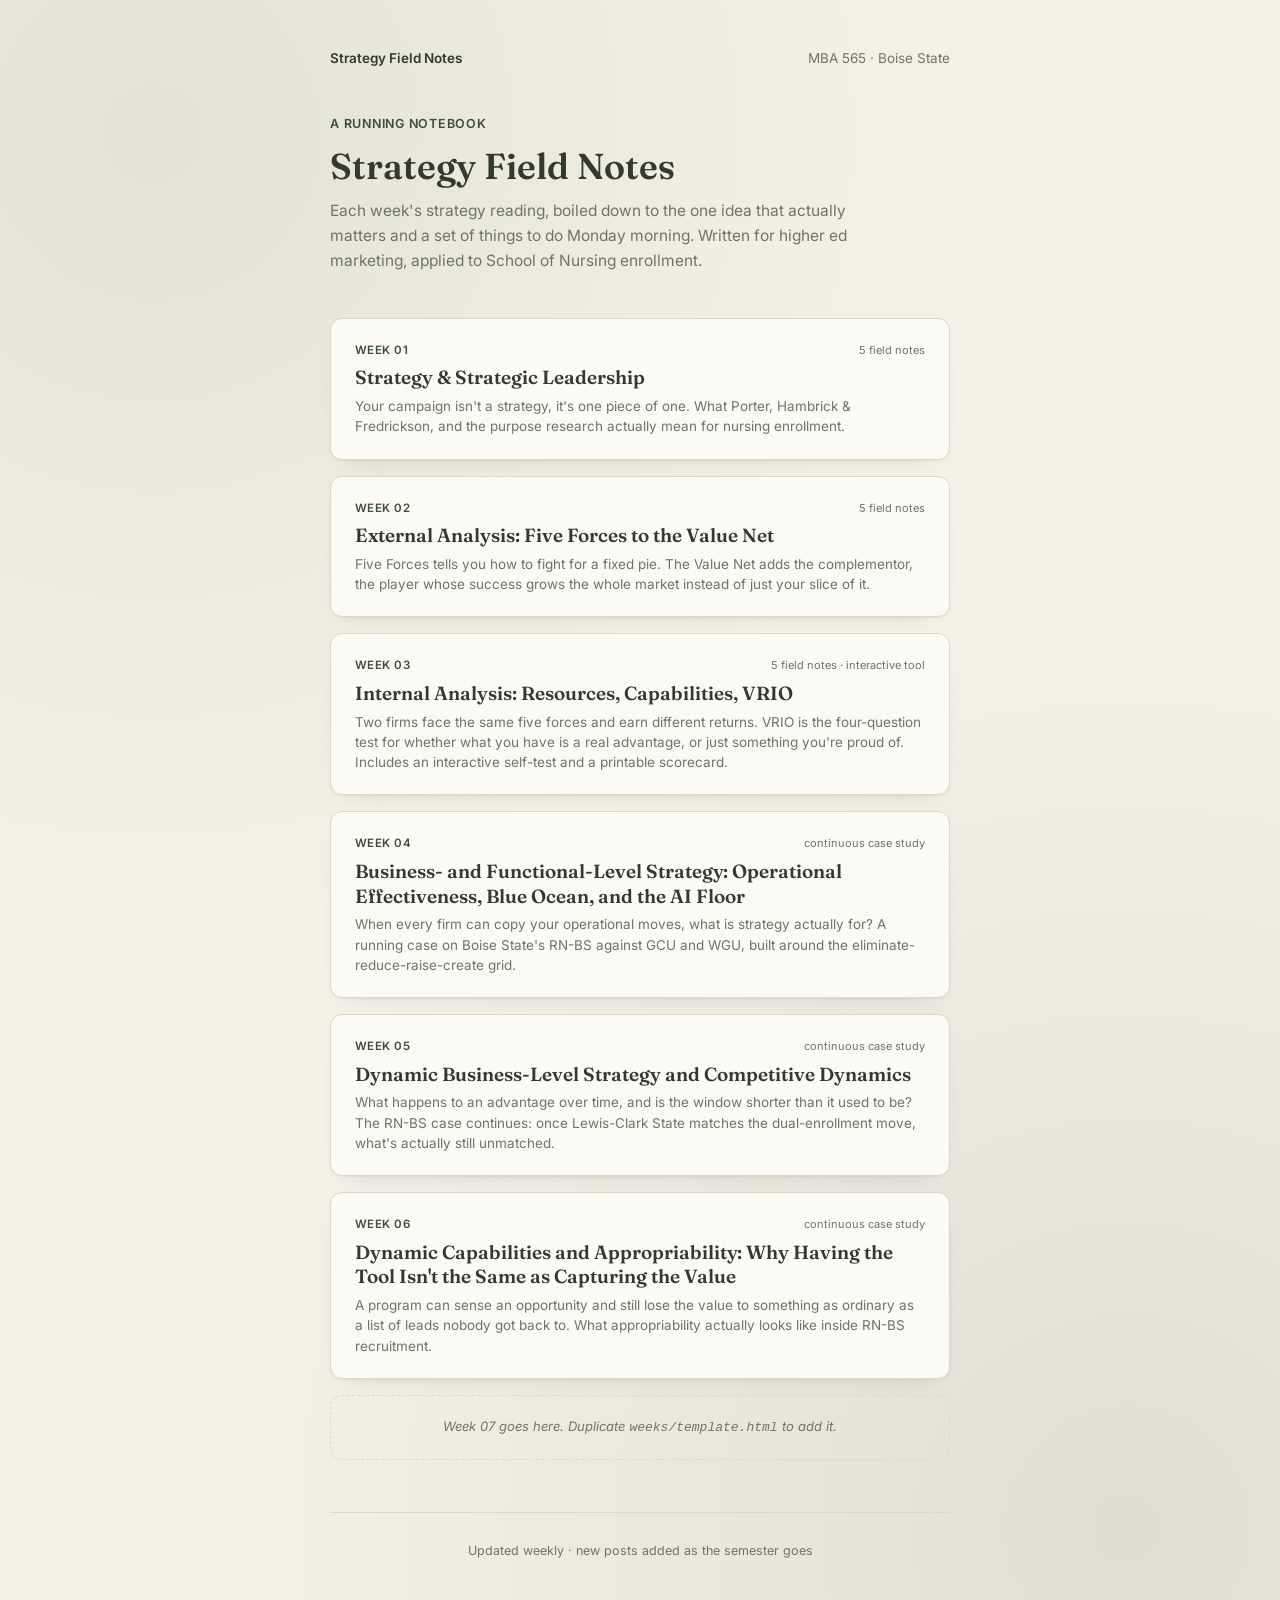
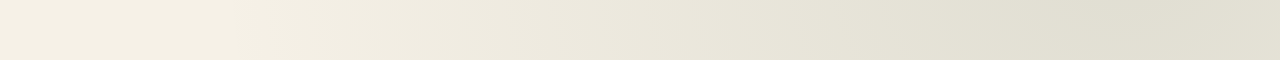
==== index.html @ e98e2f64 "Update index.html to add Week 06" ====
<!DOCTYPE html>
<html lang="en">
<head>
<meta charset="UTF-8">
<meta name="viewport" content="width=device-width, initial-scale=1.0">
<title>Strategy Field Notes</title>
<link rel="preconnect" href="https://fonts.googleapis.com">
<link href="https://fonts.googleapis.com/css2?family=Fraunces:opsz,wght@9..144,500;9..144,600;9..144,700&family=Inter:wght@400;500;600;700&display=swap" rel="stylesheet">
<link rel="stylesheet" href="style.css">
</head>
<body>
<div class="wrap">

  <nav class="site-nav">
    <span class="brand">Strategy Field Notes</span>
    <span style="color: var(--ink-soft);">MBA 565 · Boise State</span>
  </nav>

  <header class="masthead">
    <div class="eyebrow">A running notebook</div>
    <h1>Strategy Field Notes</h1>
    <p class="dek">Each week's strategy reading, boiled down to the one idea that actually matters and a set of things to do Monday morning. Written for higher ed marketing, applied to School of Nursing enrollment.</p>
  </header>

  <section class="week-list">

    <a class="week-row" href="weeks/week-01.html">
      <div class="row-top">
        <span class="week-tag">Week 01</span>
        <span class="week-meta">5 field notes</span>
      </div>
      <h2>Strategy &amp; Strategic Leadership</h2>
      <p>Your campaign isn't a strategy, it's one piece of one. What Porter, Hambrick &amp; Fredrickson, and the purpose research actually mean for nursing enrollment.</p>
    </a>

    <a class="week-row" href="weeks/week-02.html">
      <div class="row-top">
        <span class="week-tag">Week 02</span>
        <span class="week-meta">5 field notes</span>
      </div>
      <h2>External Analysis: Five Forces to the Value Net</h2>
      <p>Five Forces tells you how to fight for a fixed pie. The Value Net adds the complementor, the player whose success grows the whole market instead of just your slice of it.</p>
    </a>

    <a class="week-row" href="weeks/week-03.html">
      <div class="row-top">
        <span class="week-tag">Week 03</span>
        <span class="week-meta">5 field notes · interactive tool</span>
      </div>
      <h2>Internal Analysis: Resources, Capabilities, VRIO</h2>
      <p>Two firms face the same five forces and earn different returns. VRIO is the four-question test for whether what you have is a real advantage, or just something you're proud of. Includes an interactive self-test and a printable scorecard.</p>
    </a>

    <a class="week-row" href="weeks/week-04.html">
      <div class="row-top">
        <span class="week-tag">Week 04</span>
        <span class="week-meta">continuous case study</span>
      </div>
      <h2>Business- and Functional-Level Strategy: Operational Effectiveness, Blue Ocean, and the AI Floor</h2>
      <p>When every firm can copy your operational moves, what is strategy actually for? A running case on Boise State's RN-BS against GCU and WGU, built around the eliminate-reduce-raise-create grid.</p>
    </a>

    <a class="week-row" href="weeks/week-05.html">
      <div class="row-top">
        <span class="week-tag">Week 05</span>
        <span class="week-meta">continuous case study</span>
      </div>
      <h2>Dynamic Business-Level Strategy and Competitive Dynamics</h2>
      <p>What happens to an advantage over time, and is the window shorter than it used to be? The RN-BS case continues: once Lewis-Clark State matches the dual-enrollment move, what's actually still unmatched.</p>
    </a>

    <a class="week-row" href="weeks/week-06.html">
      <div class="row-top">
        <span class="week-tag">Week 06</span>
        <span class="week-meta">continuous case study</span>
      </div>
      <h2>Dynamic Capabilities and Appropriability: Why Having the Tool Isn't the Same as Capturing the Value</h2>
      <p>A program can sense an opportunity and still lose the value to something as ordinary as a list of leads nobody got back to. What appropriability actually looks like inside RN-BS recruitment.</p>
    </a>

    <div class="week-row-empty">
      Week 07 goes here. Duplicate <code>weeks/template.html</code> to add it.
    </div>

  </section>

  <footer class="site-footer">
    <p>Updated weekly · new posts added as the semester goes</p>
  </footer>

</div>
</body>
</html>
---- style.css ----
/* Strategy Field Notes — shared stylesheet
   Sage green / cream palette, v2
   Used by index.html and every page in /weeks/
   Keep this file linked the same way from any new week page:
   <link rel="stylesheet" href="../style.css">  (from inside /weeks/)
   <link rel="stylesheet" href="style.css">     (from index.html)

   Background graphic: two SVGs in /assets/ are layered behind every
   page automatically via the body rule below. No markup changes are
   needed on individual pages to get the background. */

:root {
  --cream: #F6F1E7;
  --card: #FCFAF5;
  --tan-line: #E1D6BE;
  --ink: #32392E;
  --ink-soft: #6E7565;

  --sage: #5F7A57;
  --sage-bg: #E1E8DA;
  --sage-deep: #3D4E37;

  --clay: #A9814F;
  --clay-bg: #F1E4C9;

  /* VRIO / outcome gradient: warm (needs work) to deep sage (best) */
  --out1: #8B5A44; --out1-bg: #F1E1D6; /* disadvantage */
  --out2: #AD8452; --out2-bg: #F1E4CC; /* parity */
  --out3: #BFA06A; --out3-bg: #F4ECD8; /* temporary advantage */
  --out4: #7E9271; --out4-bg: #E4EBDF; /* unused advantage */
  --out5: #47593F; --out5-bg: #D9E3D2; /* sustained advantage */

  --max: 660px;
  --radius: 12px;
}

* { box-sizing: border-box; }

html { scroll-behavior: smooth; }

body {
  margin: 0;
  background-color: var(--cream);
  background-image:
    url("assets/bg-network-a.svg"),
    url("assets/bg-network-b.svg"),
    radial-gradient(circle at 12% 8%, rgba(126,146,113,0.16), transparent 42%),
    radial-gradient(circle at 88% 92%, rgba(71,89,63,0.13), transparent 48%);
  background-repeat: no-repeat, no-repeat, no-repeat, no-repeat;
  background-position: right -80px top -80px, left -90px bottom -90px, 0 0, 0 0;
  background-size: 340px 340px, 360px 360px, cover, cover;
  background-attachment: fixed, fixed, scroll, scroll;
  font-family: 'Inter', sans-serif;
  color: var(--ink);
  line-height: 1.6;
  -webkit-font-smoothing: antialiased;
}

@media (max-width: 820px) {
  body {
    background-size: 220px 220px, 230px 230px, cover, cover;
    background-position: right -60px top -60px, left -70px bottom -70px, 0 0, 0 0;
    background-attachment: scroll, scroll, scroll, scroll;
  }
}

a { color: var(--sage-deep); }

.wrap {
  width: 100%;
  max-width: var(--max);
  margin: 0 auto;
  padding: 48px 20px 96px;
}

/* ---------- Site nav ---------- */

.site-nav {
  display: flex;
  align-items: center;
  justify-content: space-between;
  margin-bottom: 44px;
  font-size: 13.5px;
}

.site-nav .brand {
  font-weight: 600;
  text-decoration: none;
  color: var(--ink);
}

.site-nav .back {
  text-decoration: none;
  color: var(--ink-soft);
  border-bottom: 1px solid var(--tan-line);
  padding-bottom: 1px;
}

.site-nav .back:hover { color: var(--sage-deep); border-color: var(--sage-deep); }

/* ---------- Masthead / hero ---------- */

.masthead { margin-bottom: 44px; }

.eyebrow {
  font-size: 12.5px;
  font-weight: 600;
  letter-spacing: 0.06em;
  text-transform: uppercase;
  color: var(--sage-deep);
}

.masthead h1 {
  font-family: 'Fraunces', serif;
  font-weight: 600;
  font-size: 36px;
  line-height: 1.16;
  margin: 12px 0 12px;
  color: var(--ink);
}

.masthead .dek {
  font-size: 15.5px;
  color: var(--ink-soft);
  line-height: 1.6;
  max-width: 54ch;
  margin: 0;
}

/* ---------- Index / week list ---------- */

.week-list { margin-top: 8px; }

.week-row {
  display: block;
  text-decoration: none;
  color: inherit;
  background: var(--card);
  border: 1px solid var(--tan-line);
  border-radius: var(--radius);
  box-shadow: 0 1px 2px rgba(50,57,46,0.05), 0 10px 24px -20px rgba(50,57,46,0.35);
  padding: 22px 24px;
  margin-bottom: 16px;
  transition: border-color .15s ease, transform .15s ease;
}

.week-row:hover { border-color: var(--sage); transform: translateY(-1px); }

.week-row .row-top {
  display: flex;
  align-items: baseline;
  justify-content: space-between;
  gap: 12px;
  margin-bottom: 6px;
}

.week-row .week-tag {
  font-size: 11.5px;
  font-weight: 600;
  letter-spacing: 0.04em;
  color: var(--sage-deep);
  text-transform: uppercase;
  white-space: nowrap;
}

.week-row .week-meta {
  font-size: 11px;
  color: var(--ink-soft);
  white-space: nowrap;
}

.week-row h2 {
  font-family: 'Fraunces', serif;
  font-weight: 600;
  font-size: 19px;
  margin: 0 0 6px;
  line-height: 1.3;
}

.week-row p {
  font-size: 13.5px;
  color: var(--ink-soft);
  margin: 0;
  line-height: 1.5;
}

.week-row-empty {
  border: 1px dashed var(--tan-line);
  border-radius: var(--radius);
  padding: 20px 22px;
  color: var(--ink-soft);
  font-size: 13px;
  font-style: italic;
  text-align: center;
}

/* ---------- Post body (week pages) ---------- */

.post-section { margin-bottom: 38px; }

.post-section h3 {
  font-size: 12.5px;
  font-weight: 600;
  letter-spacing: 0.05em;
  text-transform: uppercase;
  color: var(--clay);
  margin: 0 0 14px;
}

.post-section p {
  font-size: 16px;
  line-height: 1.68;
  margin: 0 0 14px;
  color: var(--ink);
}

.post-section p:last-child { margin-bottom: 0; }

.sources-list {
  margin: 0;
  padding: 0;
  list-style: none;
}

.sources-list li {
  font-size: 14px;
  color: var(--ink-soft);
  line-height: 1.6;
  padding: 10px 0;
  border-top: 1px solid var(--tan-line);
}

.sources-list li:first-child { border-top: none; }

.sources-list .cite-author { color: var(--ink); font-weight: 500; }

/* ---------- Section heading pattern (used above tip cards and tools) ---------- */

.cards-heading,
.section-heading {
  margin-bottom: 22px;
}

.cards-heading .eyebrow,
.section-heading .eyebrow { display: block; margin-bottom: 8px; }

.cards-heading h3,
.section-heading h2 {
  font-family: 'Fraunces', serif;
  font-weight: 600;
  font-size: 24px;
  margin: 0;
  color: var(--ink);
  text-transform: none;
  letter-spacing: normal;
}

.section-heading .sub {
  font-size: 14.5px;
  color: var(--ink-soft);
  margin-top: 8px;
  max-width: 56ch;
}

/* ---------- Tip cards ---------- */

.card {
  position: relative;
  background: var(--card);
  border: 1px solid var(--tan-line);
  border-radius: var(--radius);
  box-shadow: 0 1px 2px rgba(50,57,46,0.05), 0 10px 24px -20px rgba(50,57,46,0.35);
  padding: 28px 26px 24px;
  margin-bottom: 20px;
}

.card-top {
  display: flex;
  align-items: baseline;
  justify-content: space-between;
  margin-bottom: 16px;
}

.card-num {
  font-size: 12px;
  font-weight: 600;
  color: var(--ink-soft);
}

.card-source {
  font-size: 11px;
  letter-spacing: 0.04em;
  text-transform: uppercase;
  color: var(--sage);
}

.tip {
  font-family: 'Fraunces', serif;
  font-weight: 600;
  font-size: 21px;
  line-height: 1.32;
  margin: 0 0 18px;
  color: var(--ink);
}

.row {
  display: flex;
  gap: 10px;
  padding: 13px 0;
  border-top: 1px solid var(--tan-line);
}

.tag {
  flex: 0 0 auto;
  font-size: 10px;
  font-weight: 600;
  letter-spacing: 0.03em;
  text-transform: uppercase;
  padding: 4px 9px;
  border-radius: 20px;
  height: fit-content;
  white-space: nowrap;
  margin-top: 1px;
}

.tag.why { background: var(--clay-bg); color: var(--clay); }
.tag.do { background: var(--sage-bg); color: var(--sage-deep); }

.row p {
  margin: 0;
  font-size: 14px;
  line-height: 1.55;
  color: var(--ink);
}

.row .source-name { color: var(--ink-soft); font-style: italic; }
.row.action p { font-weight: 500; }

/* ---------- Interactive tool panels (decision trees, self-tests, scorecards) ---------- */

.tool-panel {
  background: var(--card);
  border: 1px solid var(--tan-line);
  border-radius: var(--radius);
  box-shadow: 0 1px 2px rgba(50,57,46,0.05), 0 10px 24px -20px rgba(50,57,46,0.35);
  padding: 28px 26px;
  margin-bottom: 20px;
}

.tool-panel h4 {
  font-size: 12px;
  font-weight: 600;
  letter-spacing: 0.04em;
  text-transform: uppercase;
  color: var(--ink-soft);
  margin: 0 0 18px;
}

/* generic decision-tree svg styling, reusable across weeks */
.tool-panel svg.decision-tree { width: 100%; height: auto; display: block; }
.tool-panel .node-rect { fill: var(--card); stroke: var(--tan-line); stroke-width: 1.5; transition: stroke .2s ease, stroke-width .2s ease; }
.tool-panel .node-rect.current { stroke: var(--ink); stroke-width: 2.5; }
.tool-panel .node-rect.passed { stroke: var(--sage-deep); }
.tool-panel .node-label { font-family: 'Inter', sans-serif; font-size: 14px; font-weight: 600; fill: var(--ink); }
.tool-panel .node-sub { font-family: 'Inter', sans-serif; font-size: 11.5px; fill: var(--ink-soft); }
.tool-panel .branch-line { stroke: var(--tan-line); stroke-width: 1.5; fill: none; }
.tool-panel .branch-tag { font-family: 'Inter', sans-serif; font-size: 11px; fill: var(--ink-soft); font-weight: 500; }

.tool-panel .outcome-rect { fill: transparent; stroke-width: 1.5; transition: fill .2s ease, stroke .2s ease; }
.tool-panel .outcome-rect.o1 { stroke: var(--out1); }
.tool-panel .outcome-rect.o2 { stroke: var(--out2); }
.tool-panel .outcome-rect.o3 { stroke: var(--out3); }
.tool-panel .outcome-rect.o4 { stroke: var(--out4); }
.tool-panel .outcome-rect.o5 { stroke: var(--out5); }
.tool-panel .outcome-rect.active.o1 { fill: var(--out1-bg); }
.tool-panel .outcome-rect.active.o2 { fill: var(--out2-bg); }
.tool-panel .outcome-rect.active.o3 { fill: var(--out3-bg); }
.tool-panel .outcome-rect.active.o4 { fill: var(--out4-bg); }
.tool-panel .outcome-rect.active.o5 { fill: var(--out5-bg); }

.tool-panel .outcome-label { font-family: 'Inter', sans-serif; font-size: 13px; font-weight: 600; fill: var(--ink-soft); }
.tool-panel .outcome-label.a1 { fill: var(--out1); }
.tool-panel .outcome-label.a2 { fill: var(--out2); }
.tool-panel .outcome-label.a3 { fill: var(--out3); }
.tool-panel .outcome-label.a4 { fill: var(--out4); }
.tool-panel .outcome-label.a5 { fill: var(--out5); }

/* self-test quiz */
.quiz-panel label.field-label { display: block; font-size: 12.5px; color: var(--ink-soft); margin-bottom: 8px; }

.quiz-panel input[type="text"] {
  width: 100%;
  background: var(--cream);
  border: 1px solid var(--tan-line);
  border-radius: 8px;
  padding: 12px 14px;
  color: var(--ink);
  font-family: 'Inter', sans-serif;
  font-size: 14.5px;
  margin-bottom: 22px;
}

.quiz-panel input[type="text"]:focus { outline: 2px solid var(--sage); outline-offset: 1px; }

.q-row {
  display: flex;
  justify-content: space-between;
  align-items: center;
  gap: 18px;
  padding: 16px 0;
  border-top: 1px solid var(--tan-line);
}
.q-row:first-of-type { border-top: none; }
.q-row.disabled { opacity: 0.4; pointer-events: none; }
.q-row .q-text { max-width: 40ch; }
.q-row .q-text .q-main { font-weight: 600; display: block; margin-bottom: 2px; font-size: 14.5px; }
.q-row .q-text .q-help { font-size: 12.5px; color: var(--ink-soft); }

.btn-pair { display: flex; gap: 8px; flex-shrink: 0; }
.btn-pair button {
  font-family: 'Inter', sans-serif;
  font-size: 12.5px;
  font-weight: 600;
  padding: 9px 17px;
  border-radius: 20px;
  border: 1px solid var(--tan-line);
  background: var(--cream);
  color: var(--ink);
  cursor: pointer;
  transition: all .15s ease;
}
.btn-pair button:hover { border-color: var(--ink-soft); }
.btn-pair button.selected-yes { background: var(--sage-bg); border-color: var(--sage-deep); color: var(--sage-deep); }
.btn-pair button.selected-no { background: var(--out1-bg); border-color: var(--out1); color: var(--out1); }

.result-panel {
  margin-top: 22px;
  padding: 20px 22px;
  border-radius: 10px;
  border: 1px solid var(--tan-line);
  background: var(--cream);
}
.result-panel .result-label { font-size: 11px; font-weight: 600; letter-spacing: 0.04em; text-transform: uppercase; color: var(--ink-soft); margin-bottom: 6px; }
.result-panel .result-outcome { font-family: 'Fraunces', serif; font-size: 19px; font-weight: 600; margin-bottom: 6px; }
.result-panel .result-note { font-size: 13.5px; color: var(--ink-soft); max-width: 54ch; line-height: 1.55; }
.result-panel.s1 .result-outcome { color: var(--out1); }
.result-panel.s2 .result-outcome { color: var(--out2); }
.result-panel.s3 .result-outcome { color: var(--out3); }
.result-panel.s4 .result-outcome { color: var(--out4); }
.result-panel.s5 .result-outcome { color: var(--out5); }

.reset-link {
  display: inline-block;
  margin-top: 18px;
  font-size: 12px;
  color: var(--ink-soft);
  text-decoration: underline;
  cursor: pointer;
  background: none;
  border: none;
  padding: 0;
}
.reset-link:hover { color: var(--sage-deep); }

/* printable scorecards */
.scorecard-panel .print-row {
  display: flex;
  justify-content: space-between;
  align-items: flex-start;
  gap: 12px;
  margin-bottom: 6px;
  flex-wrap: wrap;
}

button.tool-print-btn {
  font-family: 'Inter', sans-serif;
  font-weight: 600;
  font-size: 12px;
  padding: 10px 18px;
  border-radius: 20px;
  border: 1px solid var(--sage-deep);
  background: var(--sage-deep);
  color: var(--card);
  cursor: pointer;
  white-space: nowrap;
}
button.tool-print-btn:hover { opacity: 0.88; }

.key-row {
  display: flex;
  flex-wrap: wrap;
  gap: 16px;
  margin: 18px 0 22px;
  padding: 14px 16px;
  background: var(--cream);
  border-radius: 8px;
}
.key-item { display: flex; align-items: center; gap: 7px; font-size: 12px; color: var(--ink-soft); }
.key-swatch { width: 11px; height: 11px; border-radius: 50%; flex-shrink: 0; }

table.score-table { width: 100%; border-collapse: collapse; font-size: 13px; }
table.score-table th, table.score-table td { border: 1px solid var(--tan-line); padding: 10px 11px; text-align: left; vertical-align: top; }
table.score-table th { font-weight: 600; font-size: 11px; letter-spacing: 0.02em; text-transform: uppercase; color: var(--ink-soft); background: rgba(95,122,87,0.06); }
table.score-table td.blank { height: 34px; }
table.score-table tr.example td { color: var(--ink-soft); font-style: italic; }
table.score-table tr.example td.ex-label { font-style: normal; font-weight: 600; color: var(--ink); }

/* ---------- Footer ---------- */

.site-footer {
  text-align: center;
  margin-top: 52px;
  padding-top: 24px;
  border-top: 1px solid var(--tan-line);
}

.site-footer p {
  font-size: 12.5px;
  color: var(--ink-soft);
  margin: 4px 0;
}

.site-footer a {
  color: var(--sage-deep);
  text-decoration: none;
  border-bottom: 1px solid transparent;
}
.site-footer a:hover { border-color: var(--sage-deep); }

@media (max-width: 480px) {
  .masthead h1 { font-size: 28px; }
  .tip { font-size: 19px; }
  .card, .tool-panel { padding: 22px 18px; }
  .q-row { flex-direction: column; align-items: flex-start; }
  .btn-pair { width: 100%; }
  .btn-pair button { flex: 1; }
}

@media print {
  body { background: #fff; }
  .no-print { display: none !important; }
  .card, .tool-panel { border: none; box-shadow: none; padding: 0; }
}
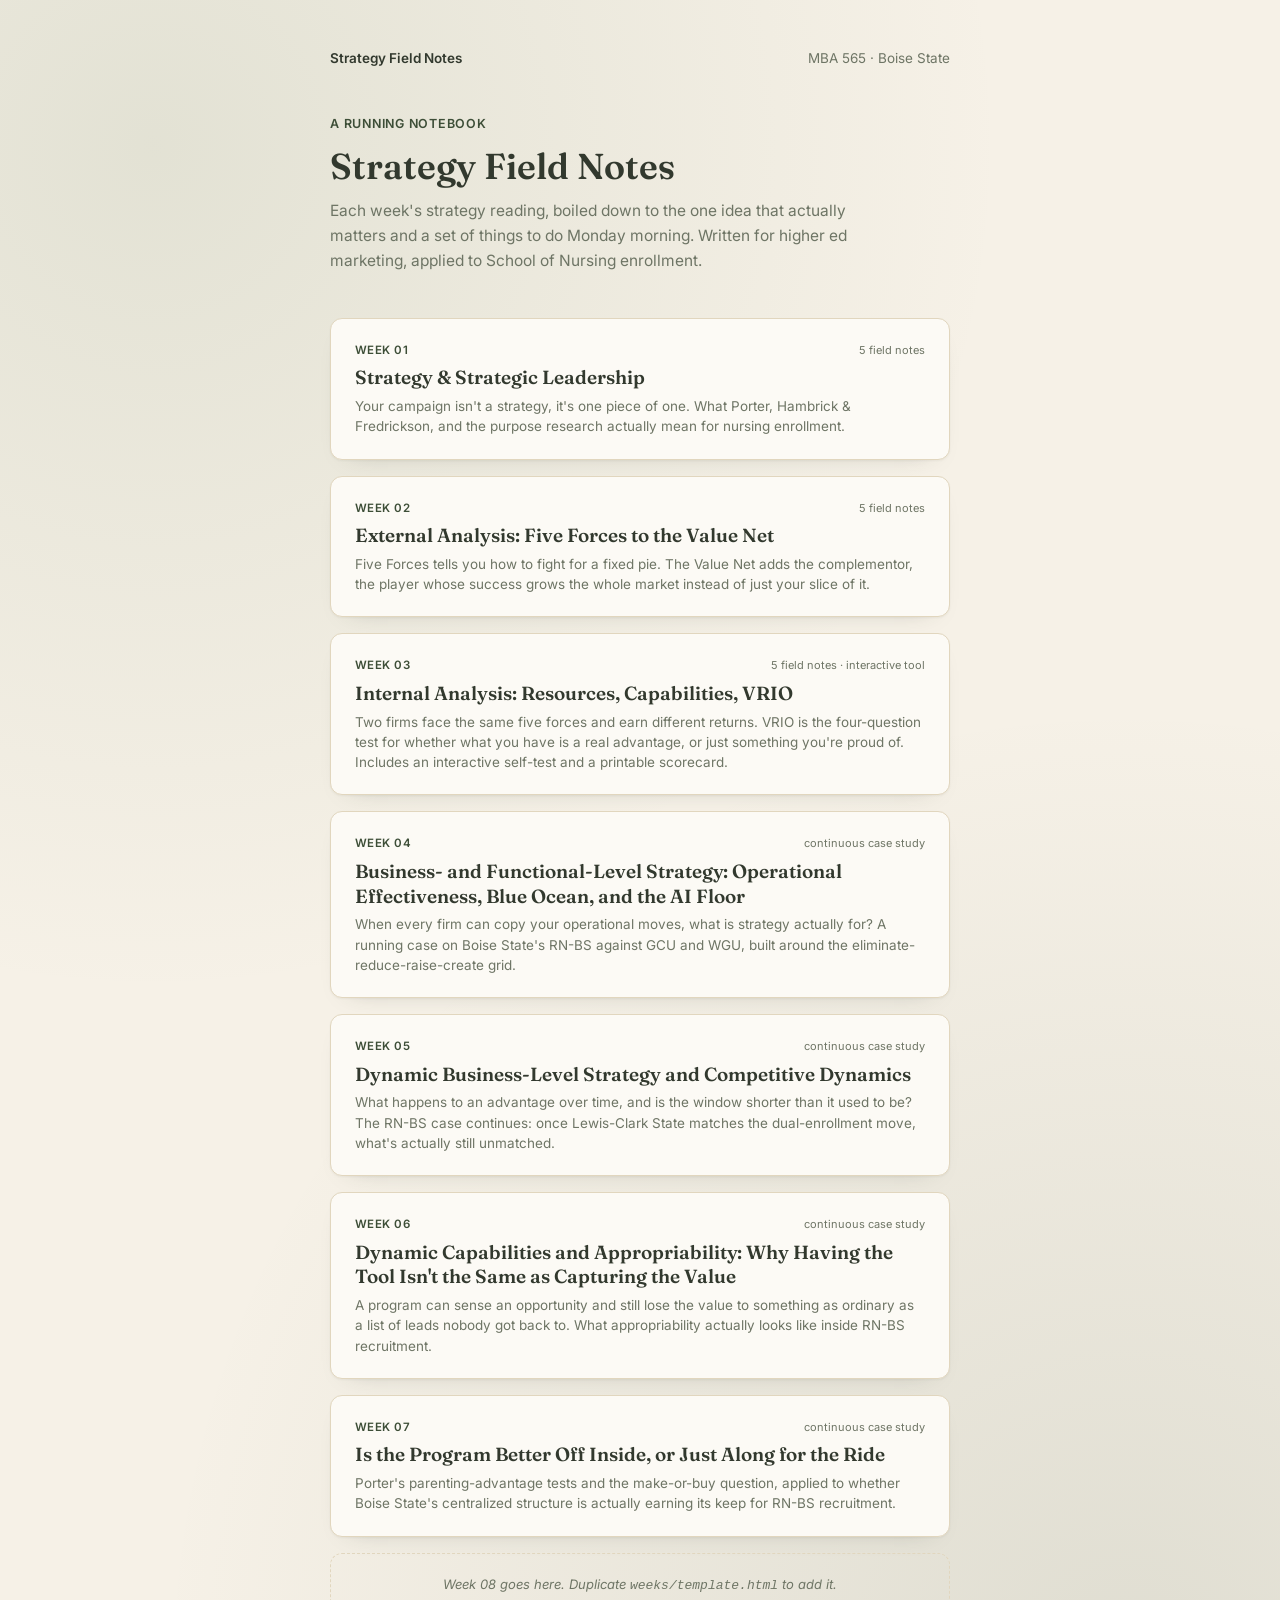
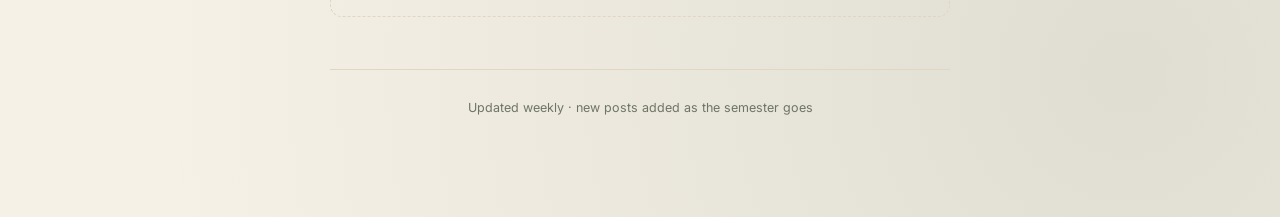
==== commit 456f3849: "Update index.html to add Week 07" ====
--- a/index.html
+++ b/index.html
@@ -78,8 +78,17 @@
       <p>A program can sense an opportunity and still lose the value to something as ordinary as a list of leads nobody got back to. What appropriability actually looks like inside RN-BS recruitment.</p>
     </a>
 
+    <a class="week-row" href="weeks/week-07.html">
+      <div class="row-top">
+        <span class="week-tag">Week 07</span>
+        <span class="week-meta">continuous case study</span>
+      </div>
+      <h2>Is the Program Better Off Inside, or Just Along for the Ride</h2>
+      <p>Porter's parenting-advantage tests and the make-or-buy question, applied to whether Boise State's centralized structure is actually earning its keep for RN-BS recruitment.</p>
+    </a>
+
     <div class="week-row-empty">
-      Week 07 goes here. Duplicate <code>weeks/template.html</code> to add it.
+      Week 08 goes here. Duplicate <code>weeks/template.html</code> to add it.
     </div>
 
   </section>
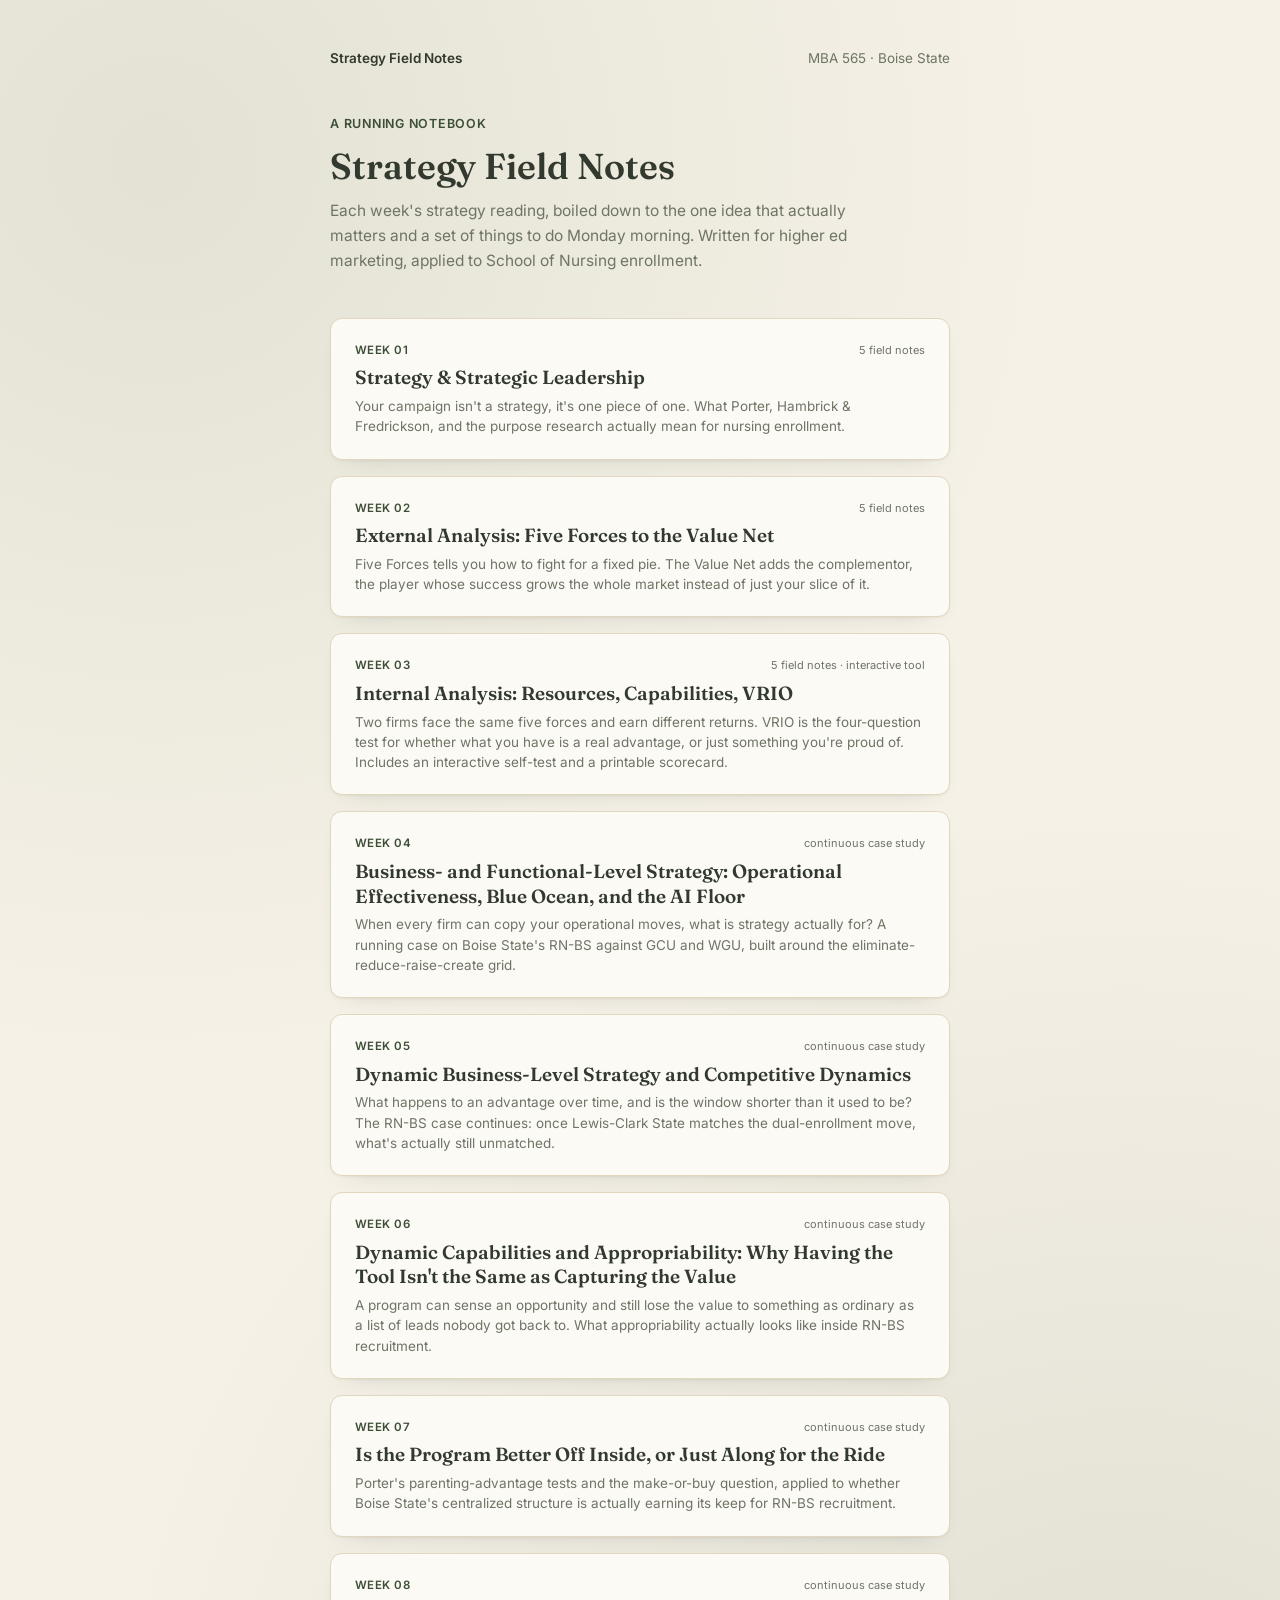
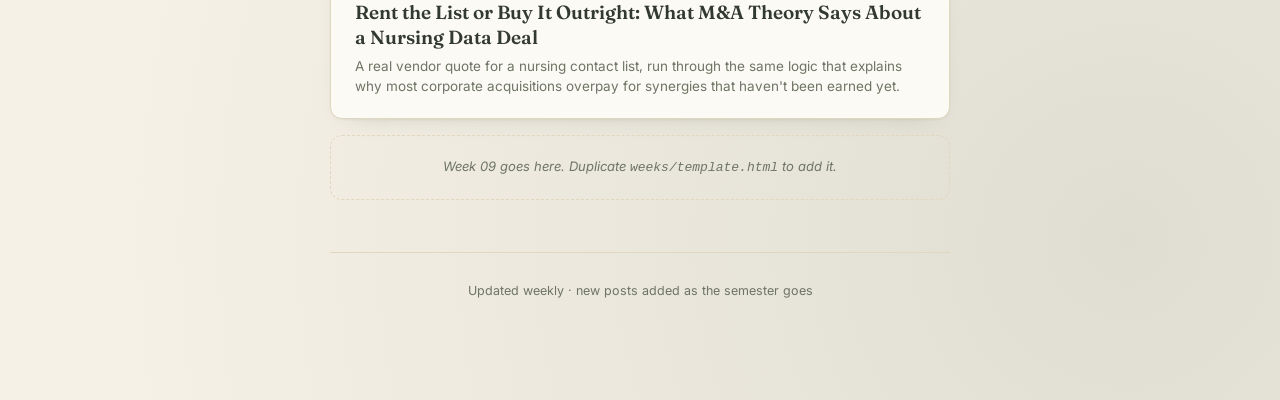
==== commit 6c0db23c: "Add Week 08 to homepage" ====
--- a/index.html
+++ b/index.html
@@ -87,8 +87,17 @@
       <p>Porter's parenting-advantage tests and the make-or-buy question, applied to whether Boise State's centralized structure is actually earning its keep for RN-BS recruitment.</p>
     </a>
 
+    <a class="week-row" href="weeks/week-08.html">
+      <div class="row-top">
+        <span class="week-tag">Week 08</span>
+        <span class="week-meta">continuous case study</span>
+      </div>
+      <h2>Rent the List or Buy It Outright: What M&amp;A Theory Says About a Nursing Data Deal</h2>
+      <p>A real vendor quote for a nursing contact list, run through the same logic that explains why most corporate acquisitions overpay for synergies that haven't been earned yet.</p>
+    </a>
+
     <div class="week-row-empty">
-      Week 08 goes here. Duplicate <code>weeks/template.html</code> to add it.
+      Week 09 goes here. Duplicate <code>weeks/template.html</code> to add it.
     </div>
 
   </section>
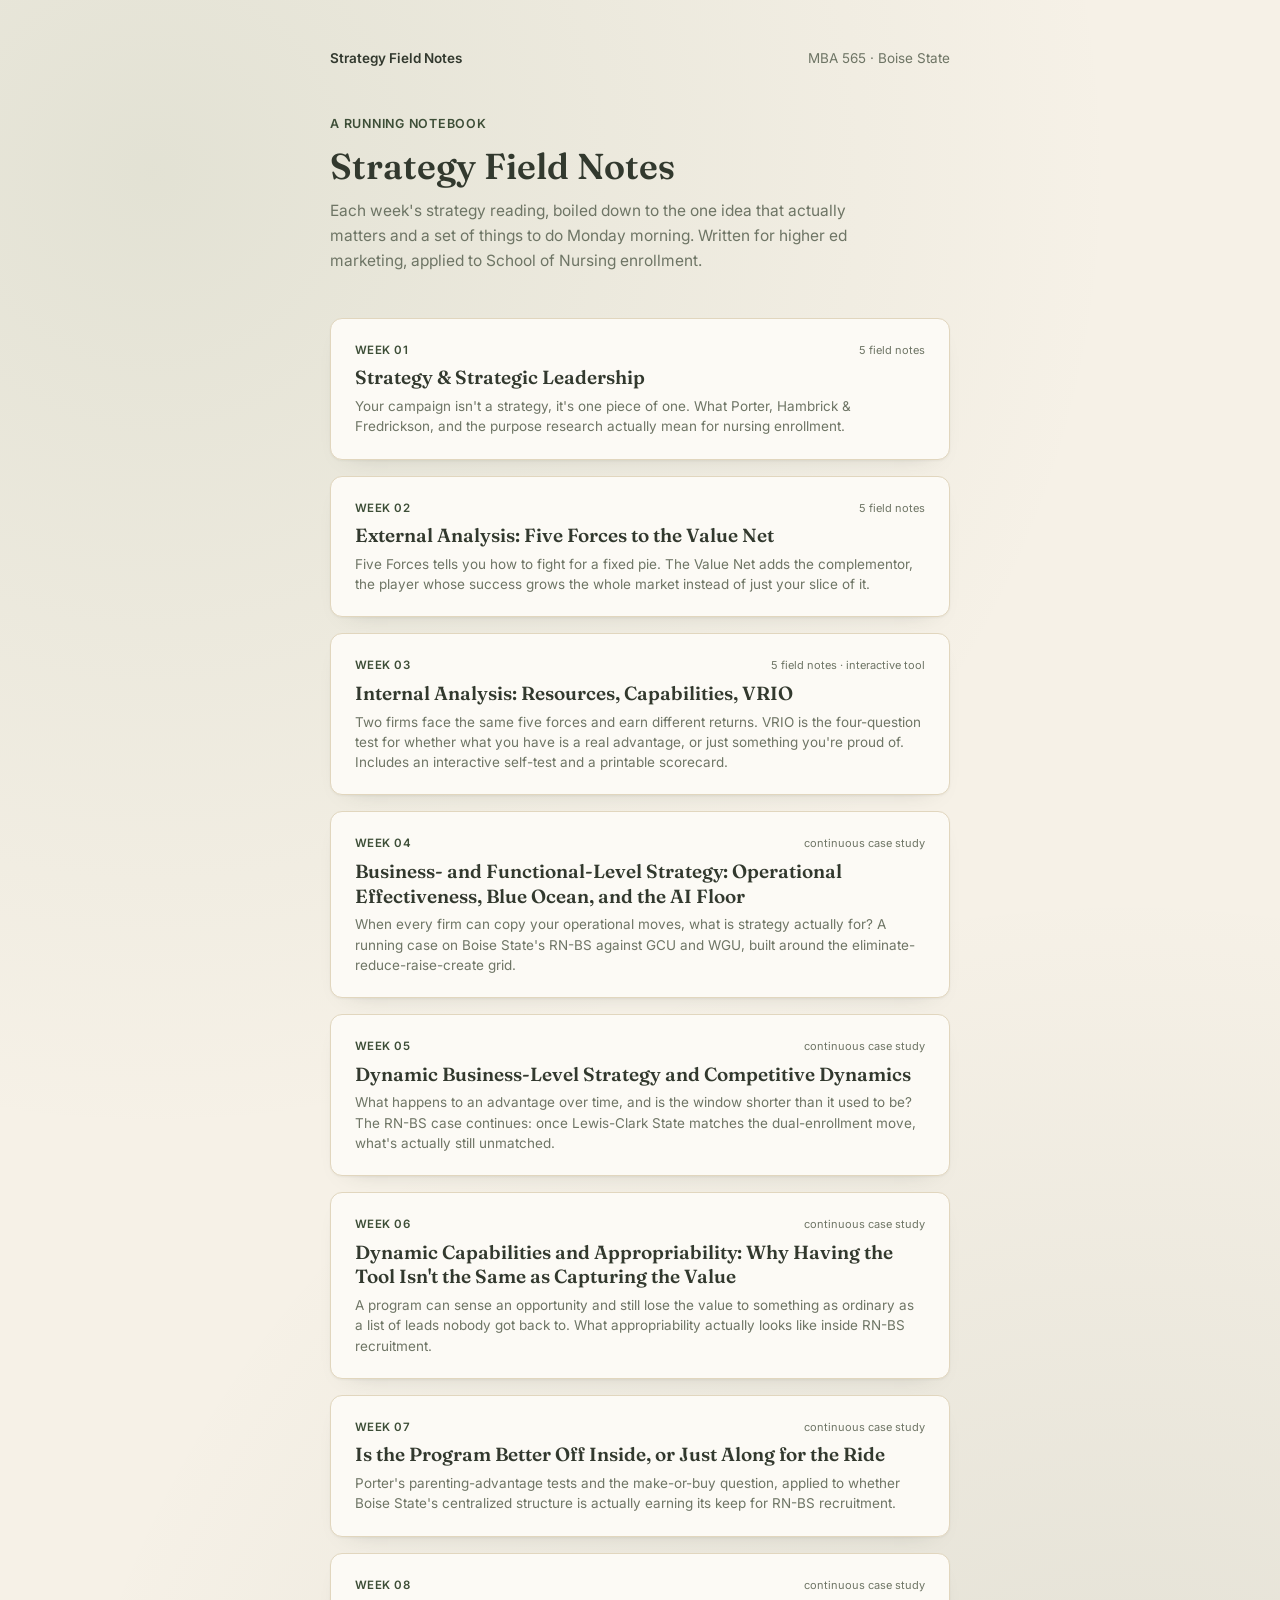
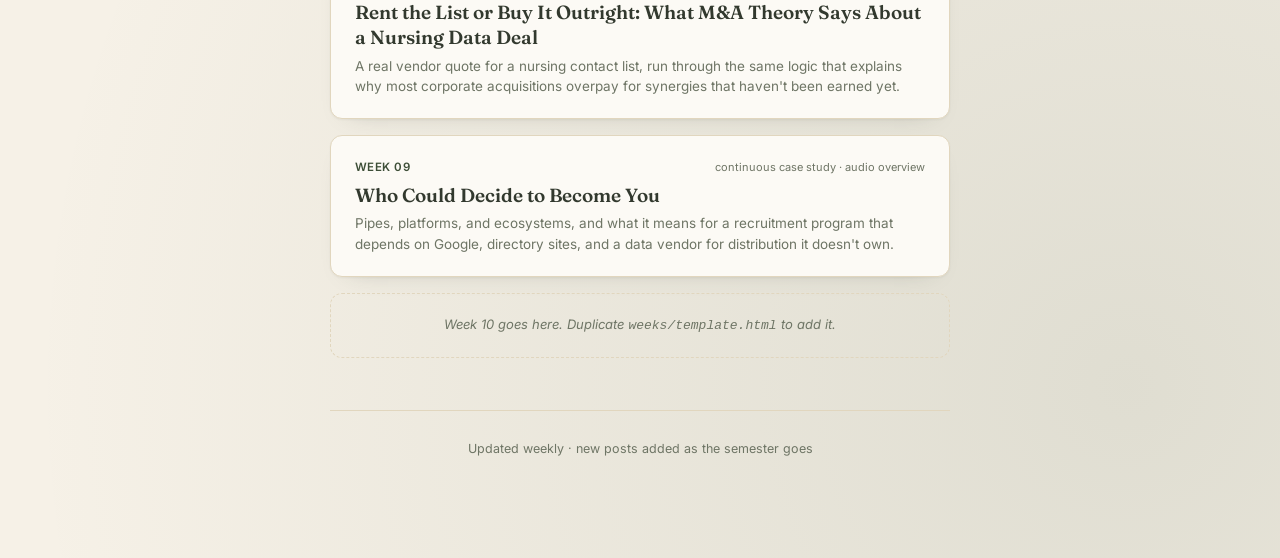
==== commit 62f93933: "Add Week 09 to homepage" ====
--- a/index.html
+++ b/index.html
@@ -96,8 +96,17 @@
       <p>A real vendor quote for a nursing contact list, run through the same logic that explains why most corporate acquisitions overpay for synergies that haven't been earned yet.</p>
     </a>
 
+    <a class="week-row" href="weeks/week-09.html">
+      <div class="row-top">
+        <span class="week-tag">Week 09</span>
+        <span class="week-meta">continuous case study · audio overview</span>
+      </div>
+      <h2>Who Could Decide to Become You</h2>
+      <p>Pipes, platforms, and ecosystems, and what it means for a recruitment program that depends on Google, directory sites, and a data vendor for distribution it doesn't own.</p>
+    </a>
+
     <div class="week-row-empty">
-      Week 09 goes here. Duplicate <code>weeks/template.html</code> to add it.
+      Week 10 goes here. Duplicate <code>weeks/template.html</code> to add it.
     </div>
 
   </section>
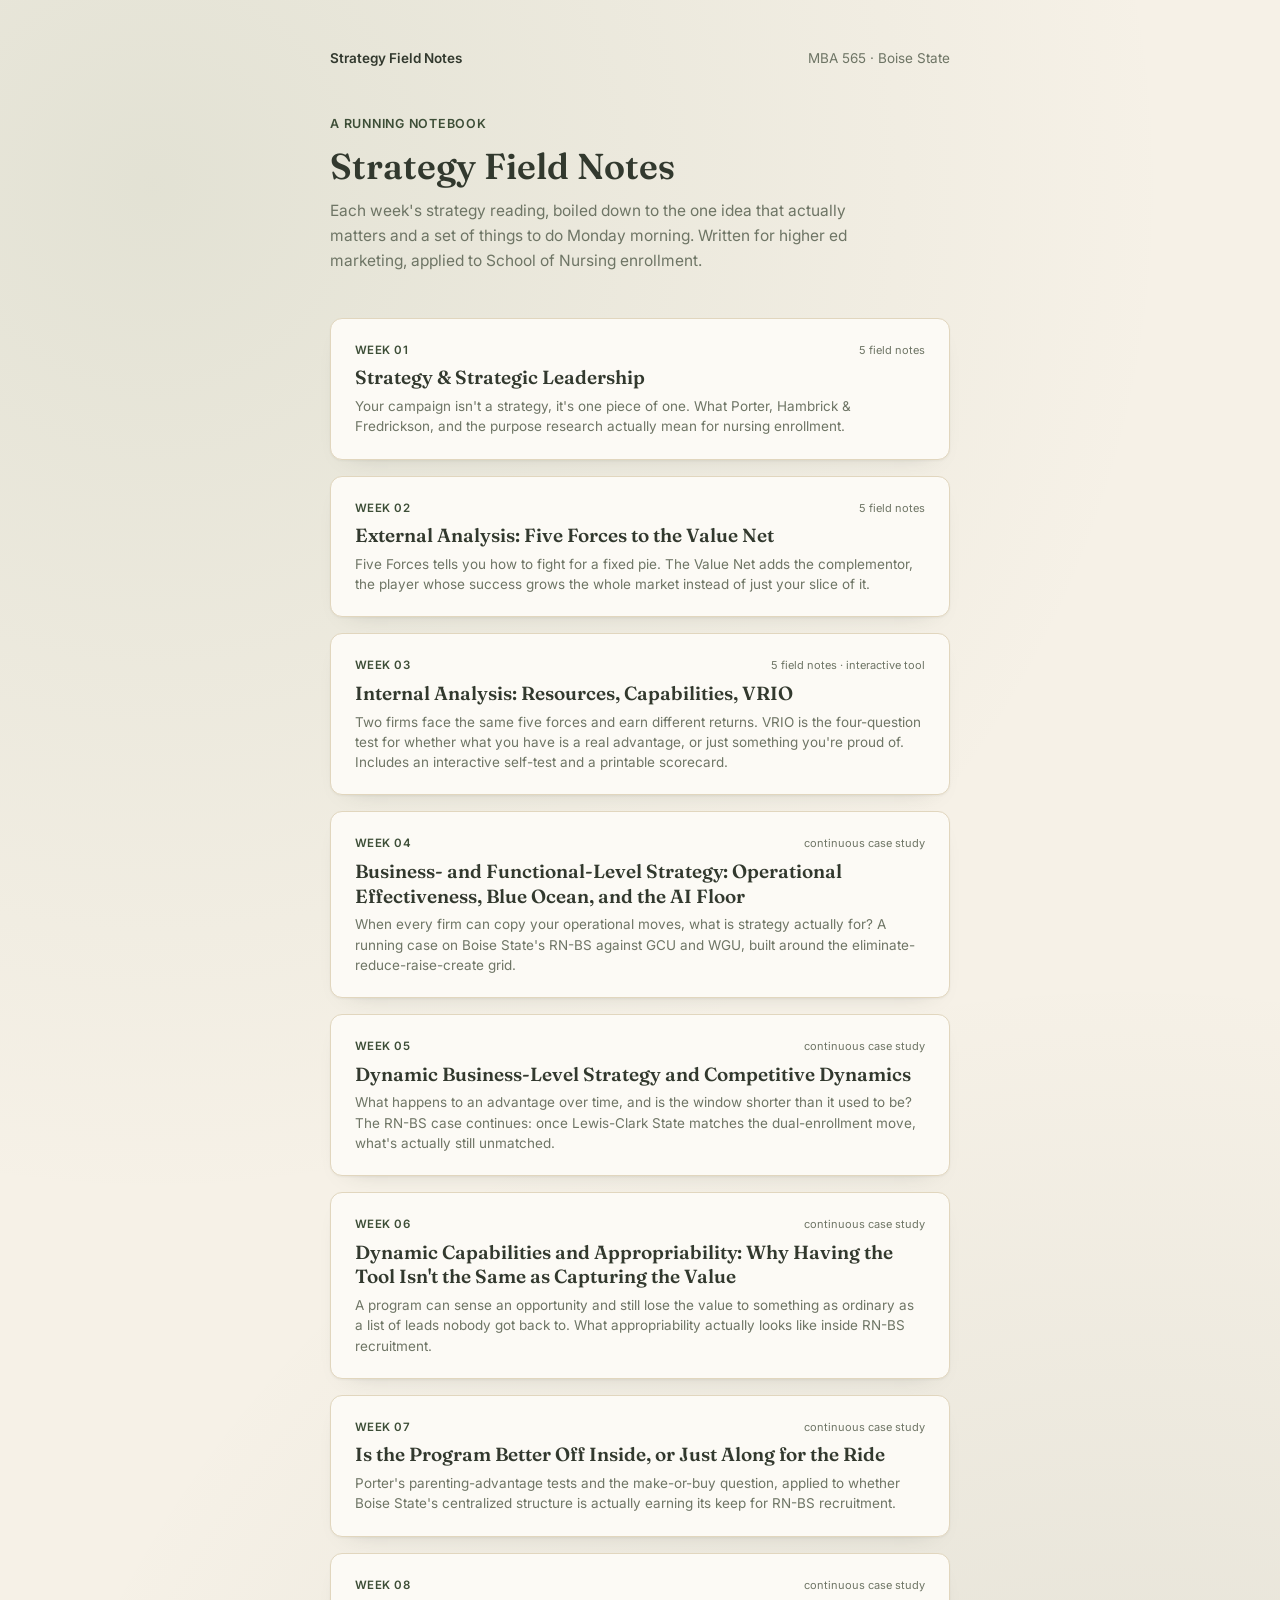
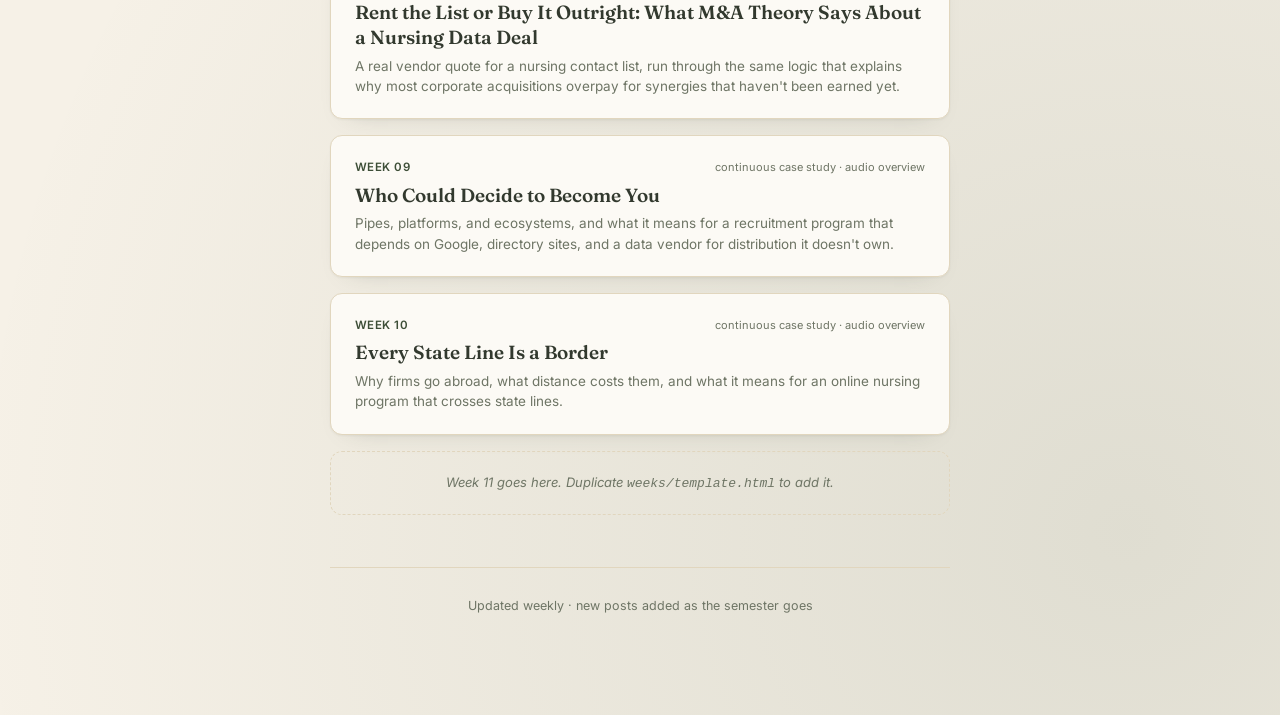
==== commit aa3482f3: "Add Week 10 to homepage" ====
--- a/index.html
+++ b/index.html
@@ -105,8 +105,17 @@
       <p>Pipes, platforms, and ecosystems, and what it means for a recruitment program that depends on Google, directory sites, and a data vendor for distribution it doesn't own.</p>
     </a>
 
+    <a class="week-row" href="weeks/week-10.html">
+      <div class="row-top">
+        <span class="week-tag">Week 10</span>
+        <span class="week-meta">continuous case study · audio overview</span>
+      </div>
+      <h2>Every State Line Is a Border</h2>
+      <p>Why firms go abroad, what distance costs them, and what it means for an online nursing program that crosses state lines.</p>
+    </a>
+
     <div class="week-row-empty">
-      Week 10 goes here. Duplicate <code>weeks/template.html</code> to add it.
+      Week 11 goes here. Duplicate <code>weeks/template.html</code> to add it.
     </div>
 
   </section>
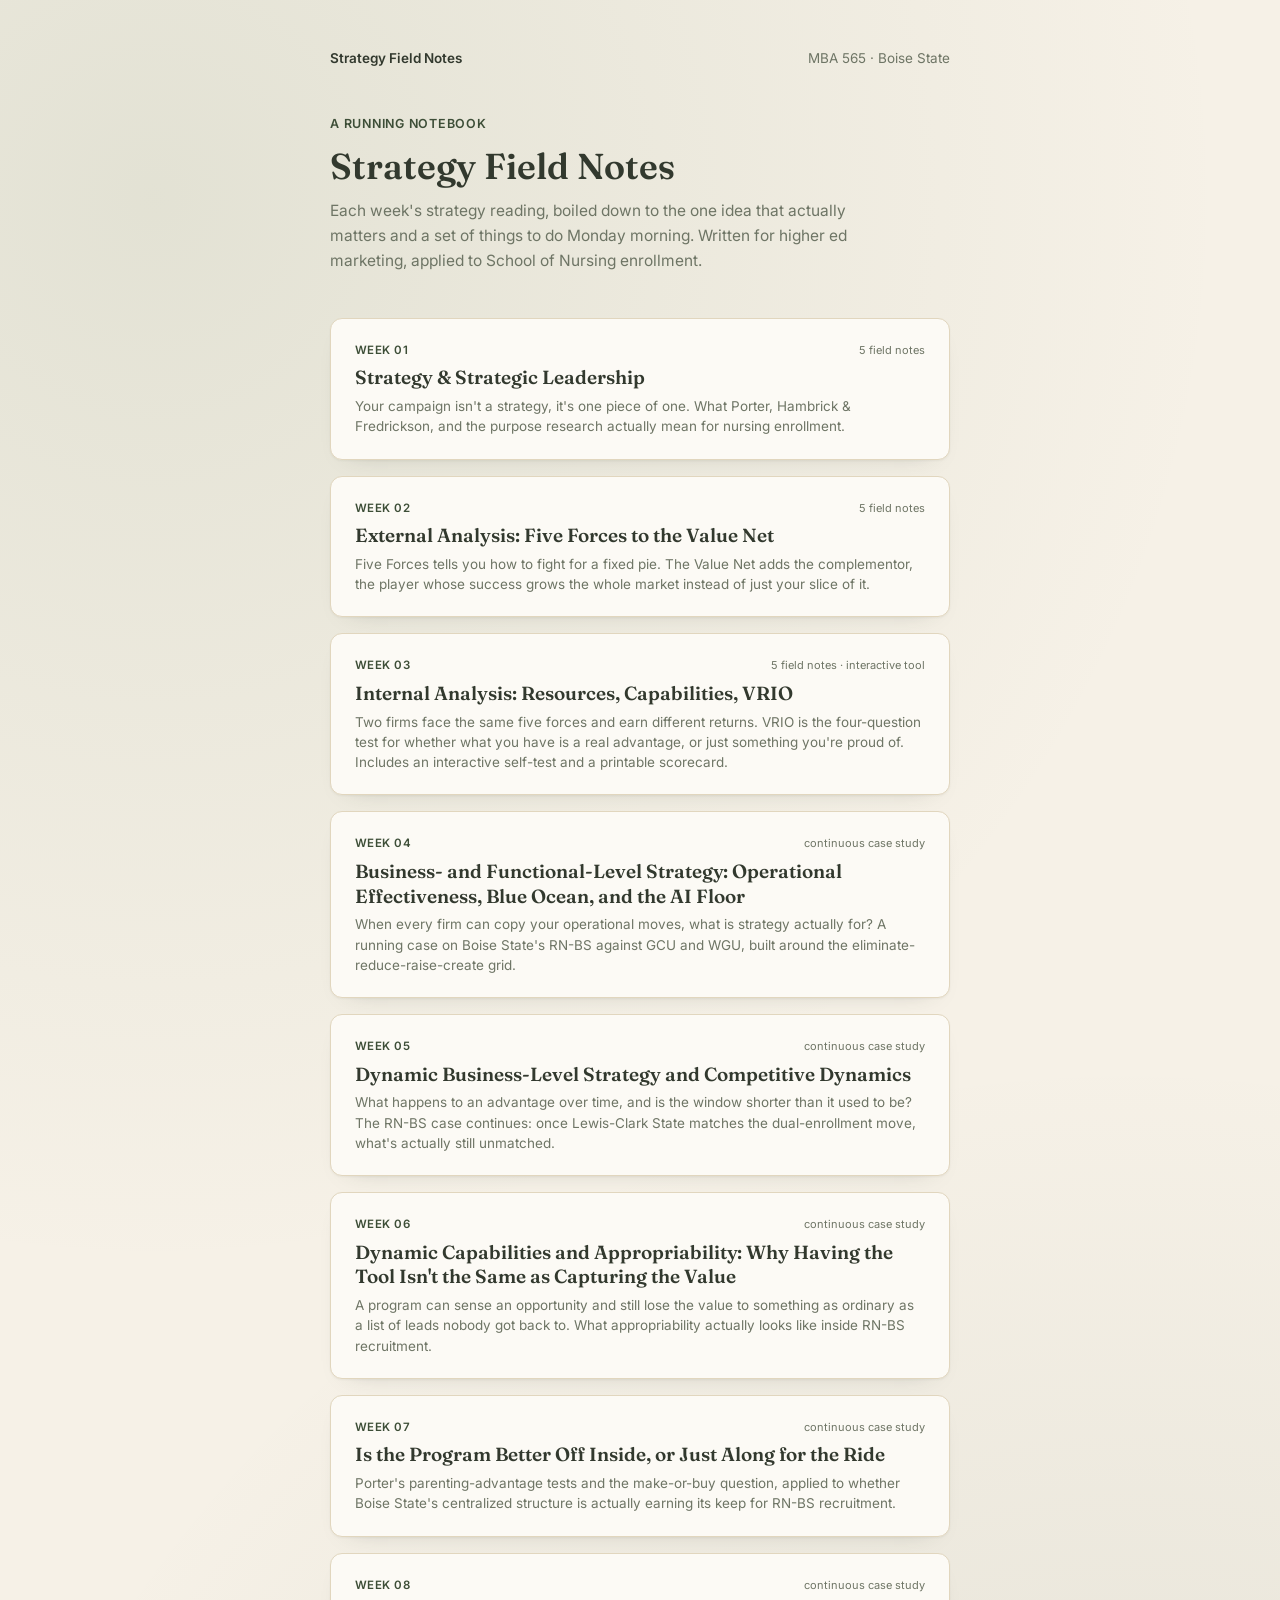
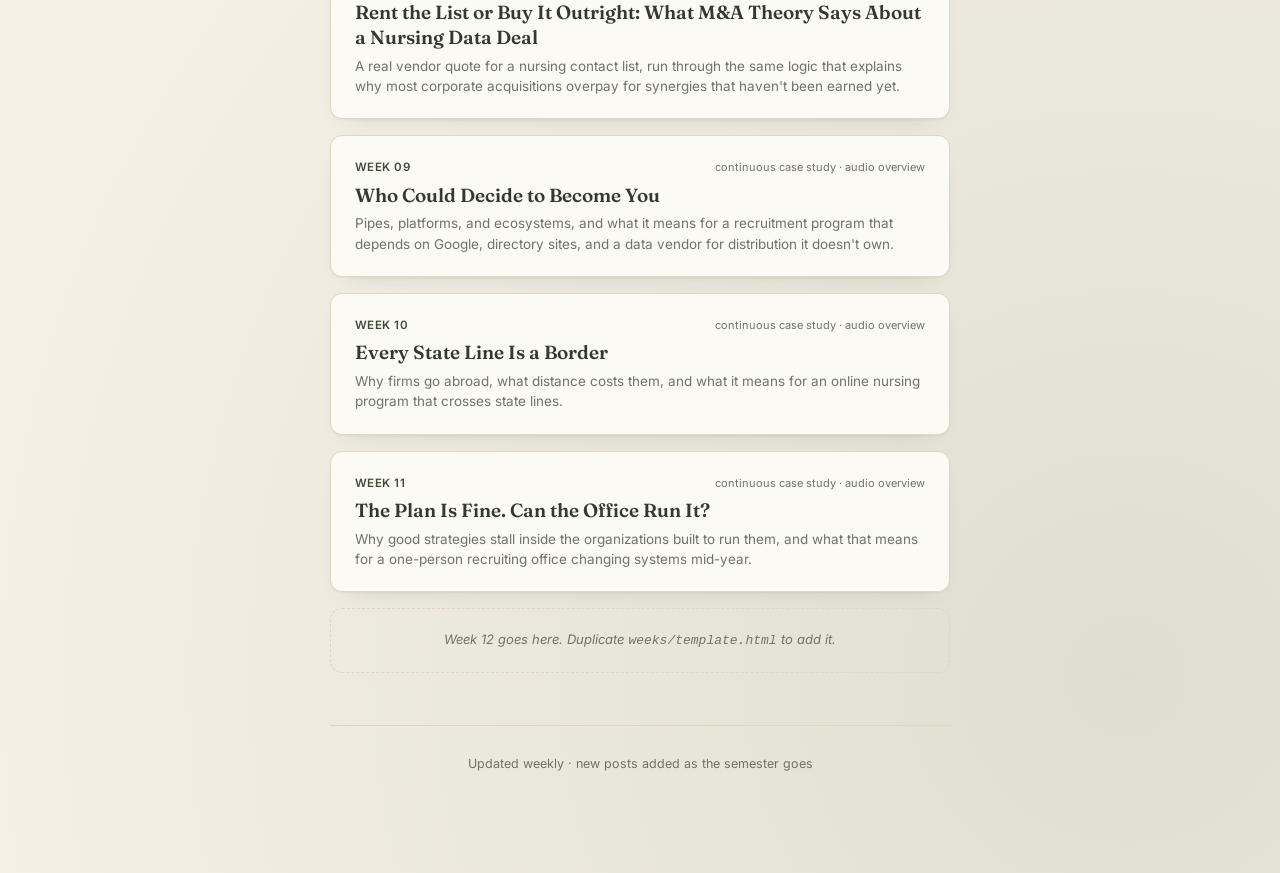
==== commit 3af6678c: "Add Week 11 to index" ====
--- a/index.html
+++ b/index.html
@@ -114,8 +114,17 @@
       <p>Why firms go abroad, what distance costs them, and what it means for an online nursing program that crosses state lines.</p>
     </a>
 
+    <a class="week-row" href="weeks/week-11.html">
+      <div class="row-top">
+        <span class="week-tag">Week 11</span>
+        <span class="week-meta">continuous case study · audio overview</span>
+      </div>
+      <h2>The Plan Is Fine. Can the Office Run It?</h2>
+      <p>Why good strategies stall inside the organizations built to run them, and what that means for a one-person recruiting office changing systems mid-year.</p>
+    </a>
+
     <div class="week-row-empty">
-      Week 11 goes here. Duplicate <code>weeks/template.html</code> to add it.
+      Week 12 goes here. Duplicate <code>weeks/template.html</code> to add it.
     </div>
 
   </section>
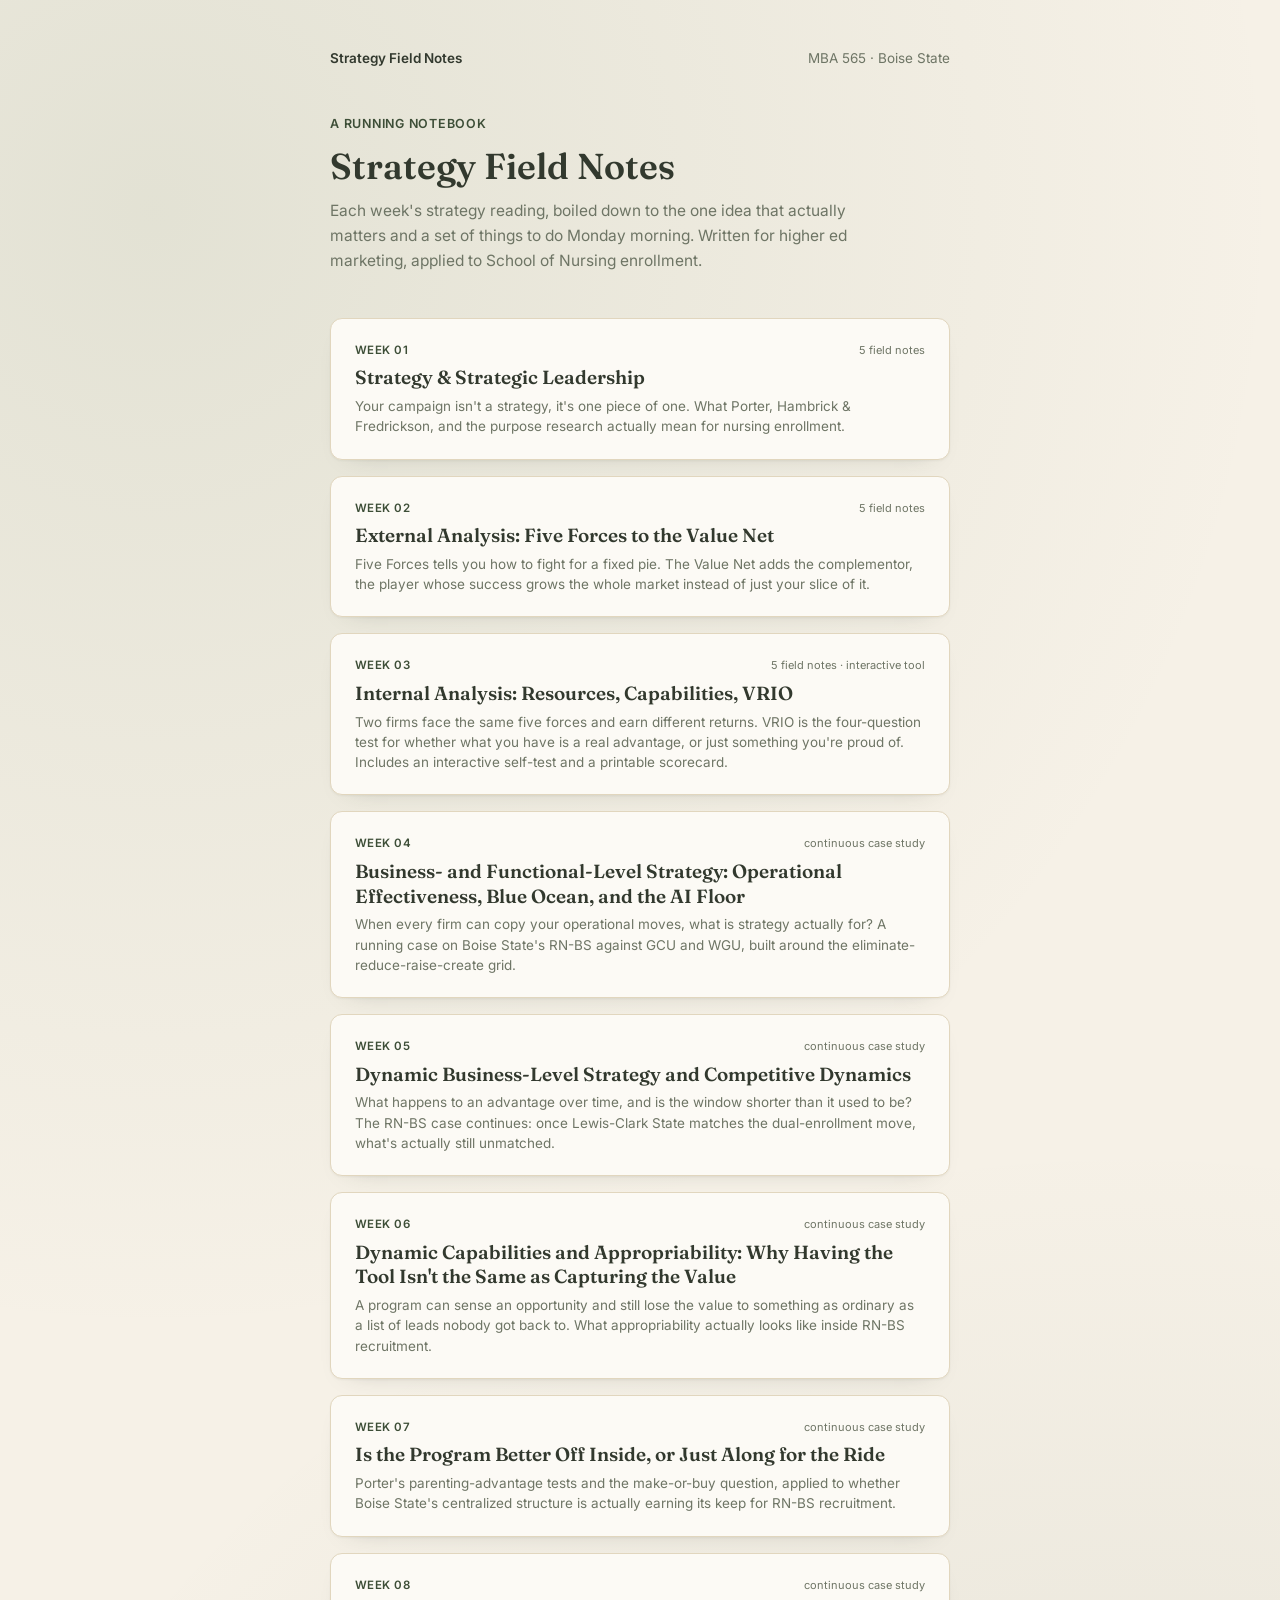
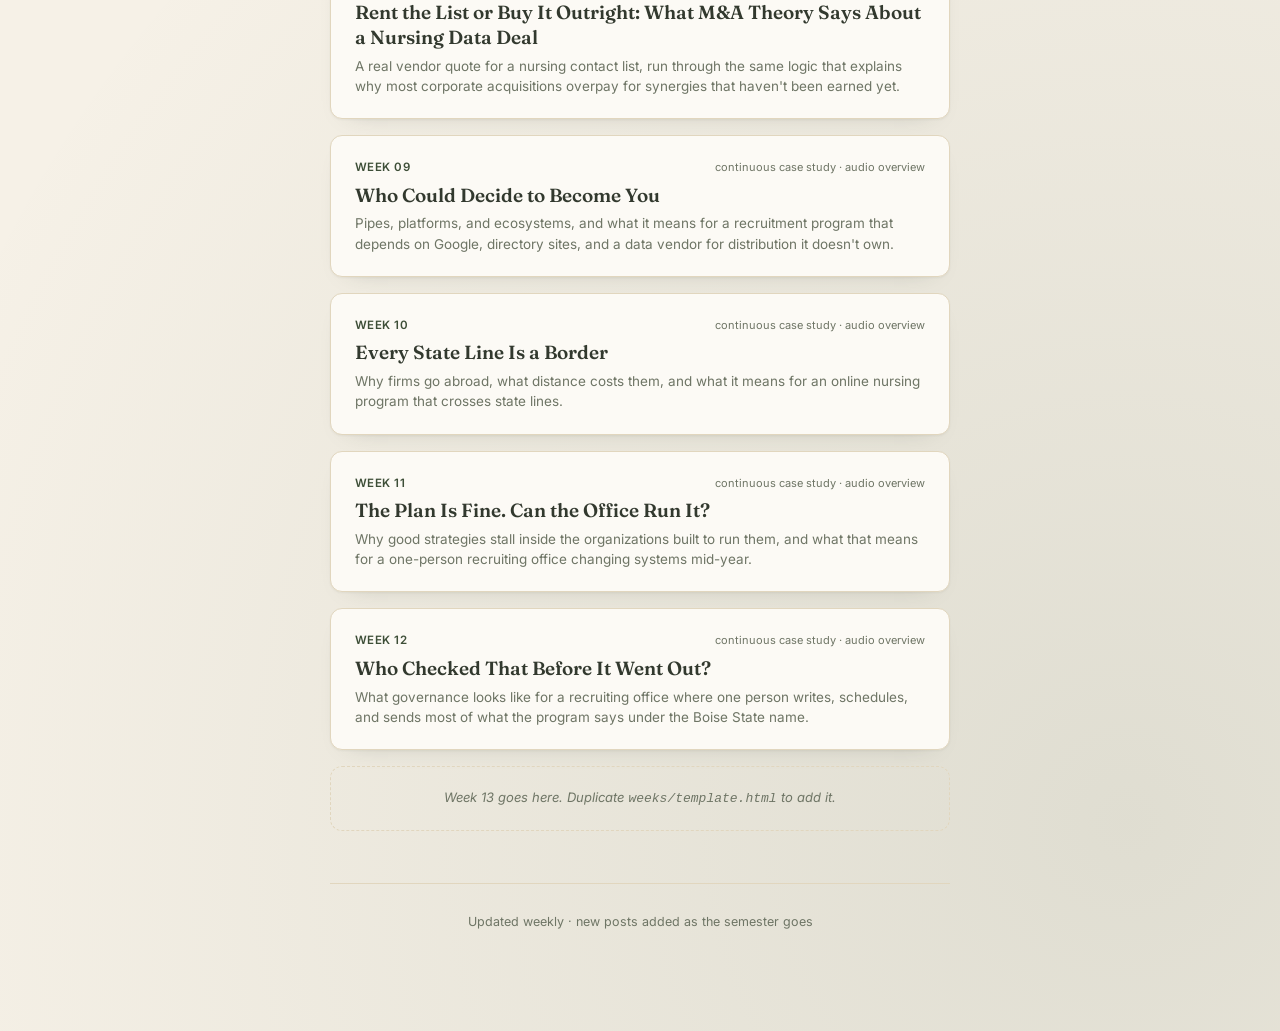
==== commit 268568f3: "Add Week 12 to index" ====
--- a/index.html
+++ b/index.html
@@ -123,8 +123,17 @@
       <p>Why good strategies stall inside the organizations built to run them, and what that means for a one-person recruiting office changing systems mid-year.</p>
     </a>
 
+    <a class="week-row" href="weeks/week-12.html">
+      <div class="row-top">
+        <span class="week-tag">Week 12</span>
+        <span class="week-meta">continuous case study · audio overview</span>
+      </div>
+      <h2>Who Checked That Before It Went Out?</h2>
+      <p>What governance looks like for a recruiting office where one person writes, schedules, and sends most of what the program says under the Boise State name.</p>
+    </a>
+
     <div class="week-row-empty">
-      Week 12 goes here. Duplicate <code>weeks/template.html</code> to add it.
+      Week 13 goes here. Duplicate <code>weeks/template.html</code> to add it.
     </div>
 
   </section>
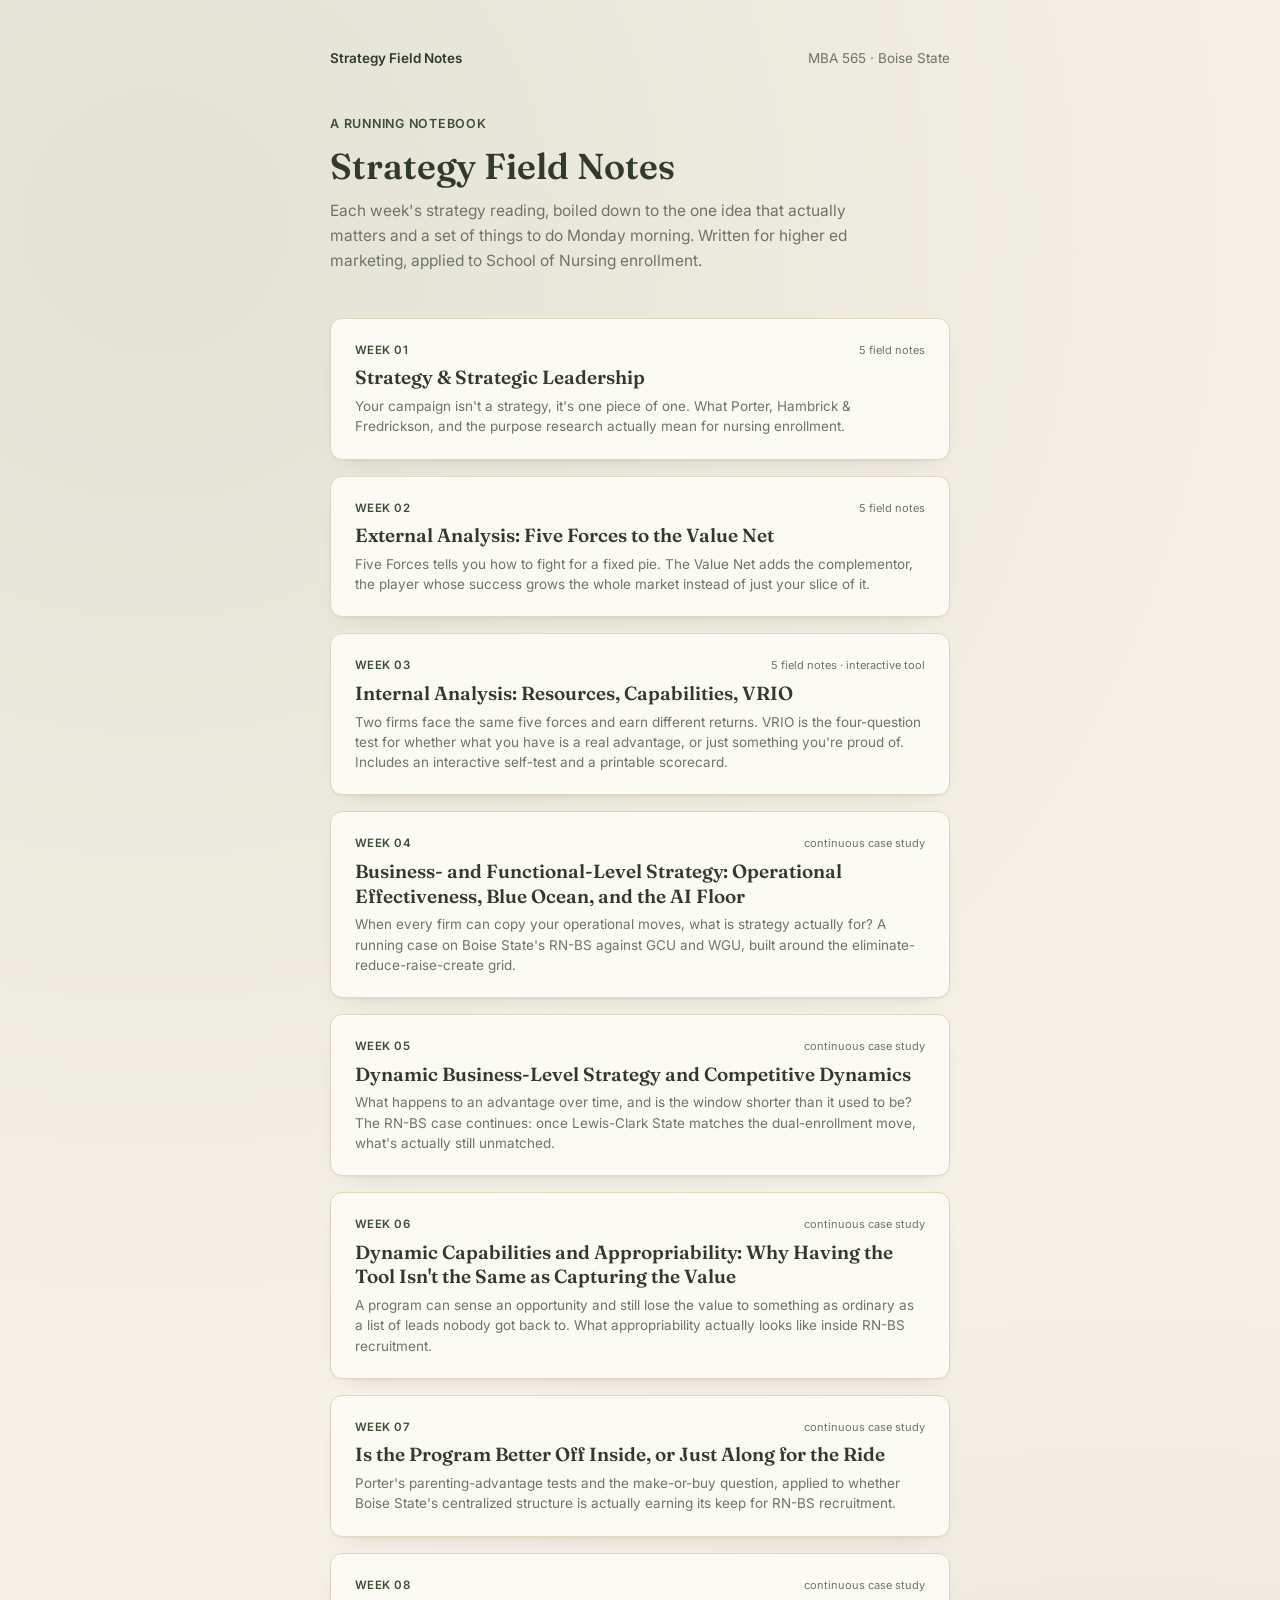
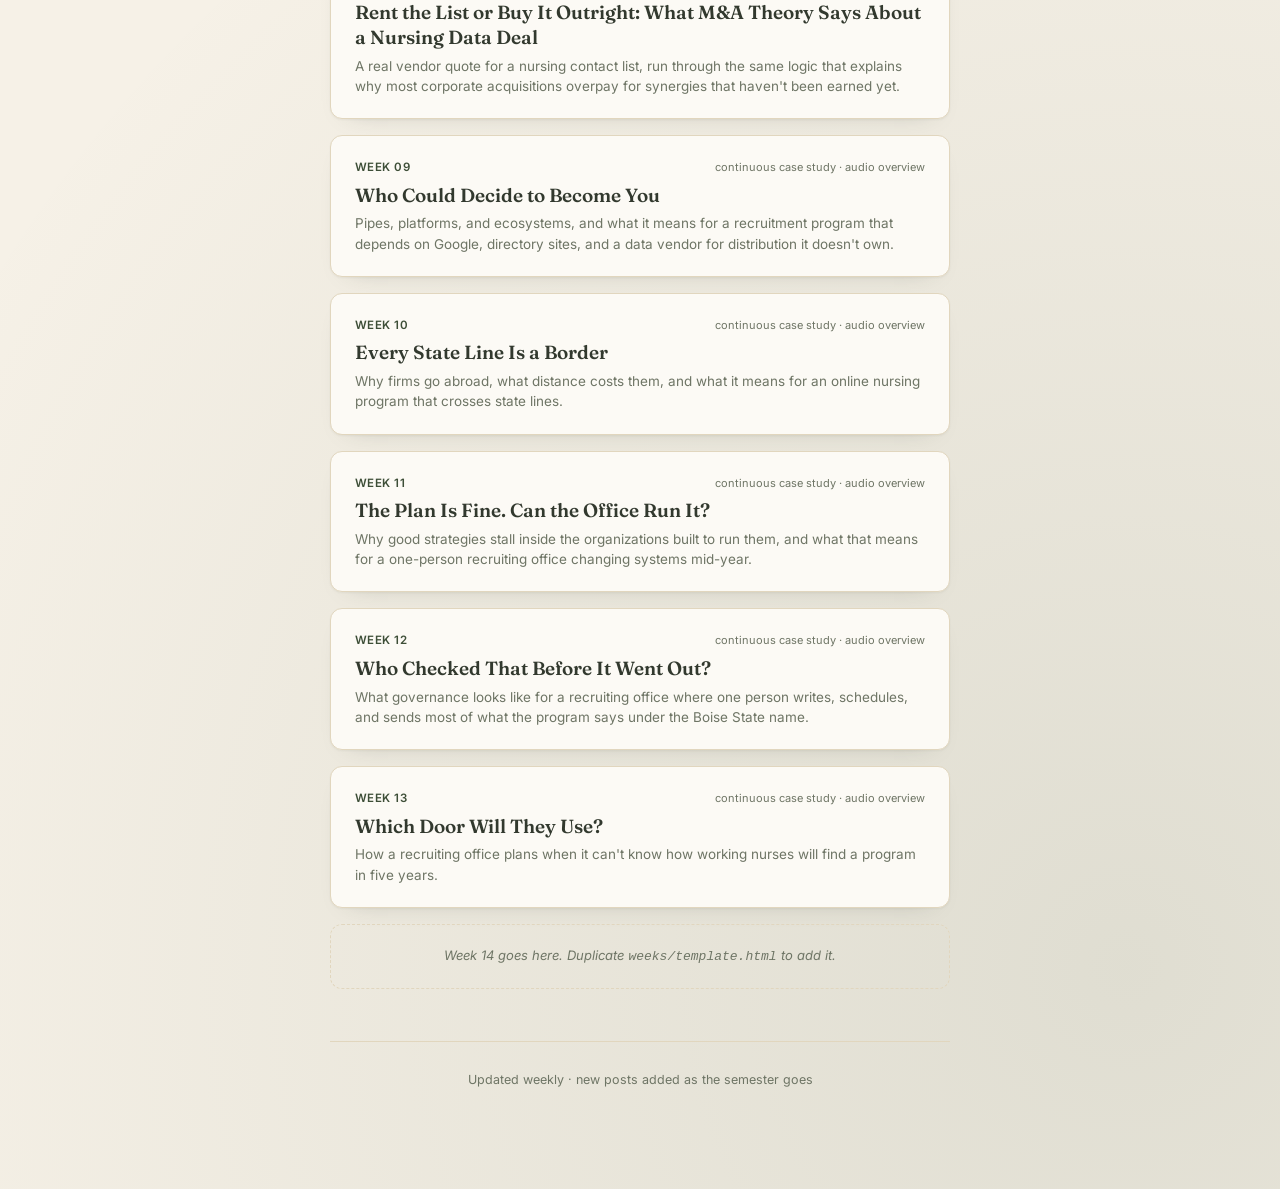
==== commit cd9303e4: "Add Week 13 to index" ====
--- a/index.html
+++ b/index.html
@@ -132,8 +132,17 @@
       <p>What governance looks like for a recruiting office where one person writes, schedules, and sends most of what the program says under the Boise State name.</p>
     </a>
 
+    <a class="week-row" href="weeks/week-13.html">
+      <div class="row-top">
+        <span class="week-tag">Week 13</span>
+        <span class="week-meta">continuous case study · audio overview</span>
+      </div>
+      <h2>Which Door Will They Use?</h2>
+      <p>How a recruiting office plans when it can't know how working nurses will find a program in five years.</p>
+    </a>
+
     <div class="week-row-empty">
-      Week 13 goes here. Duplicate <code>weeks/template.html</code> to add it.
+      Week 14 goes here. Duplicate <code>weeks/template.html</code> to add it.
     </div>
 
   </section>
